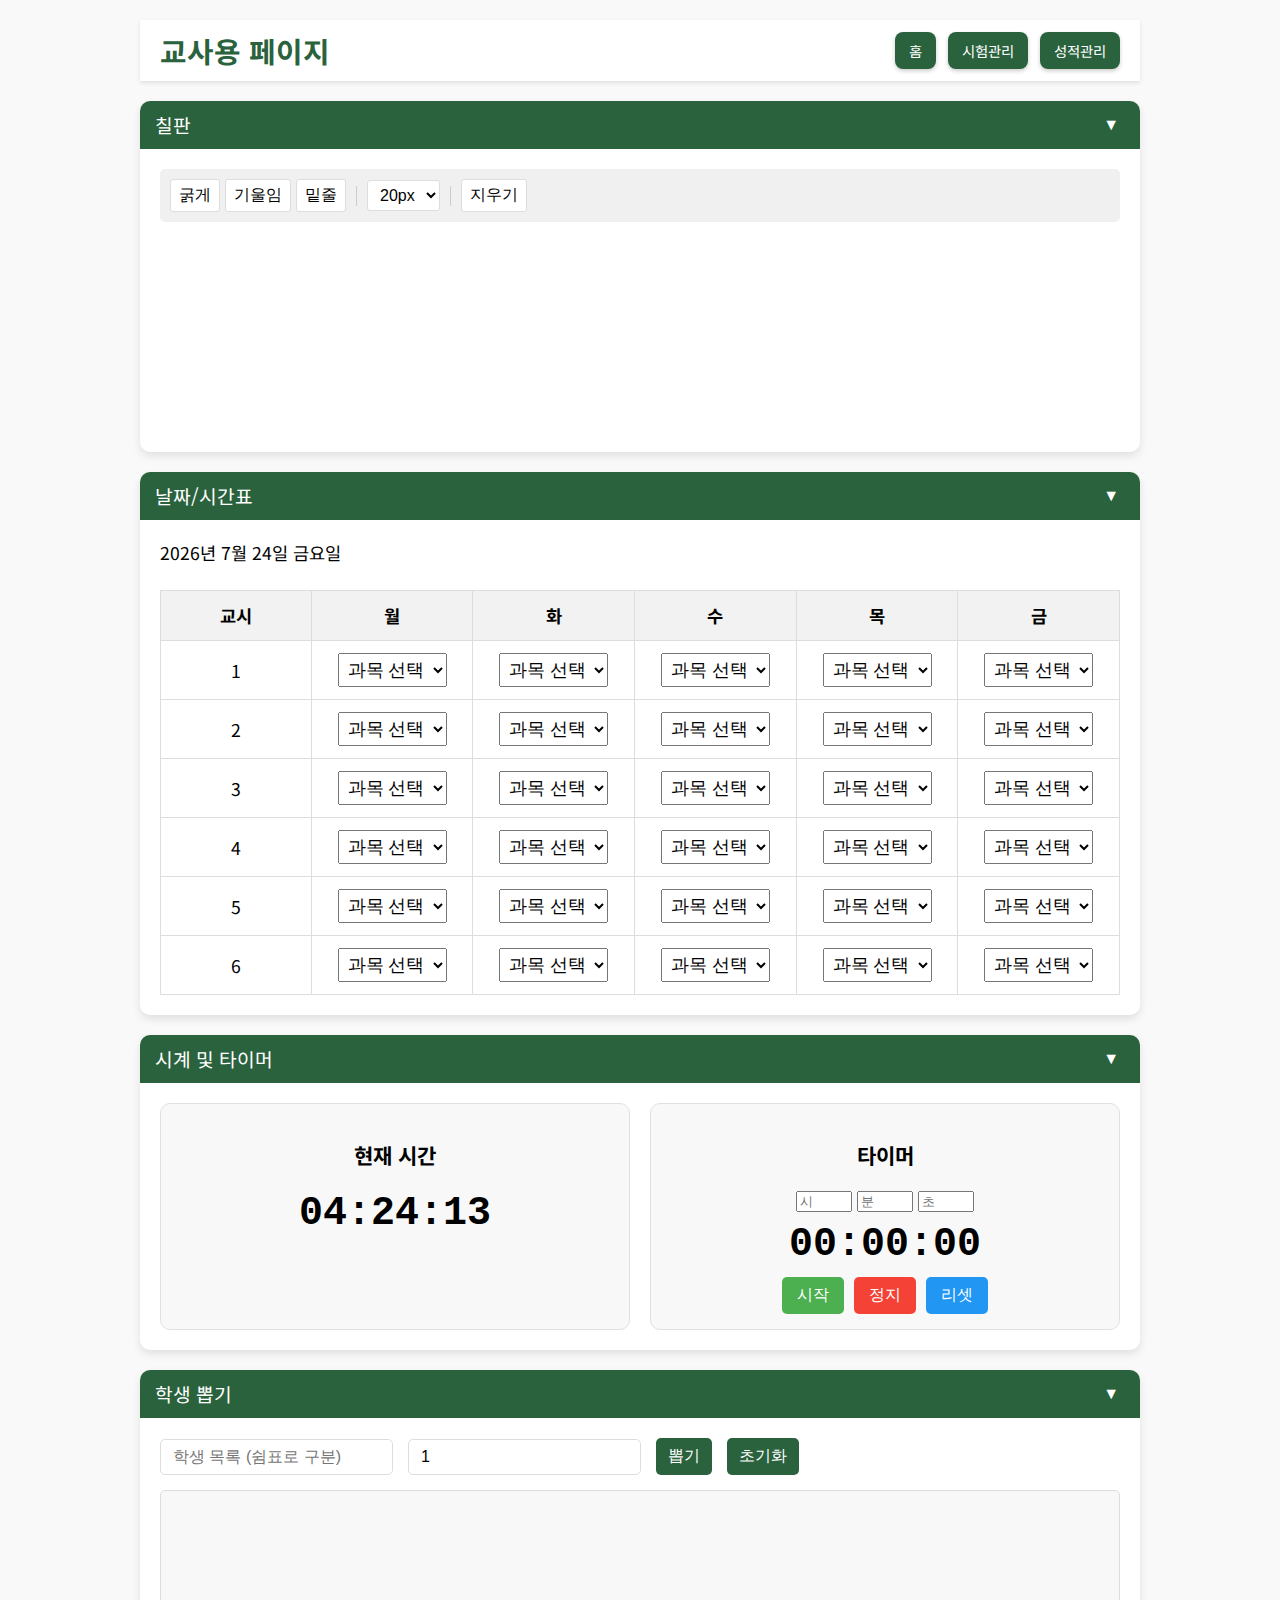
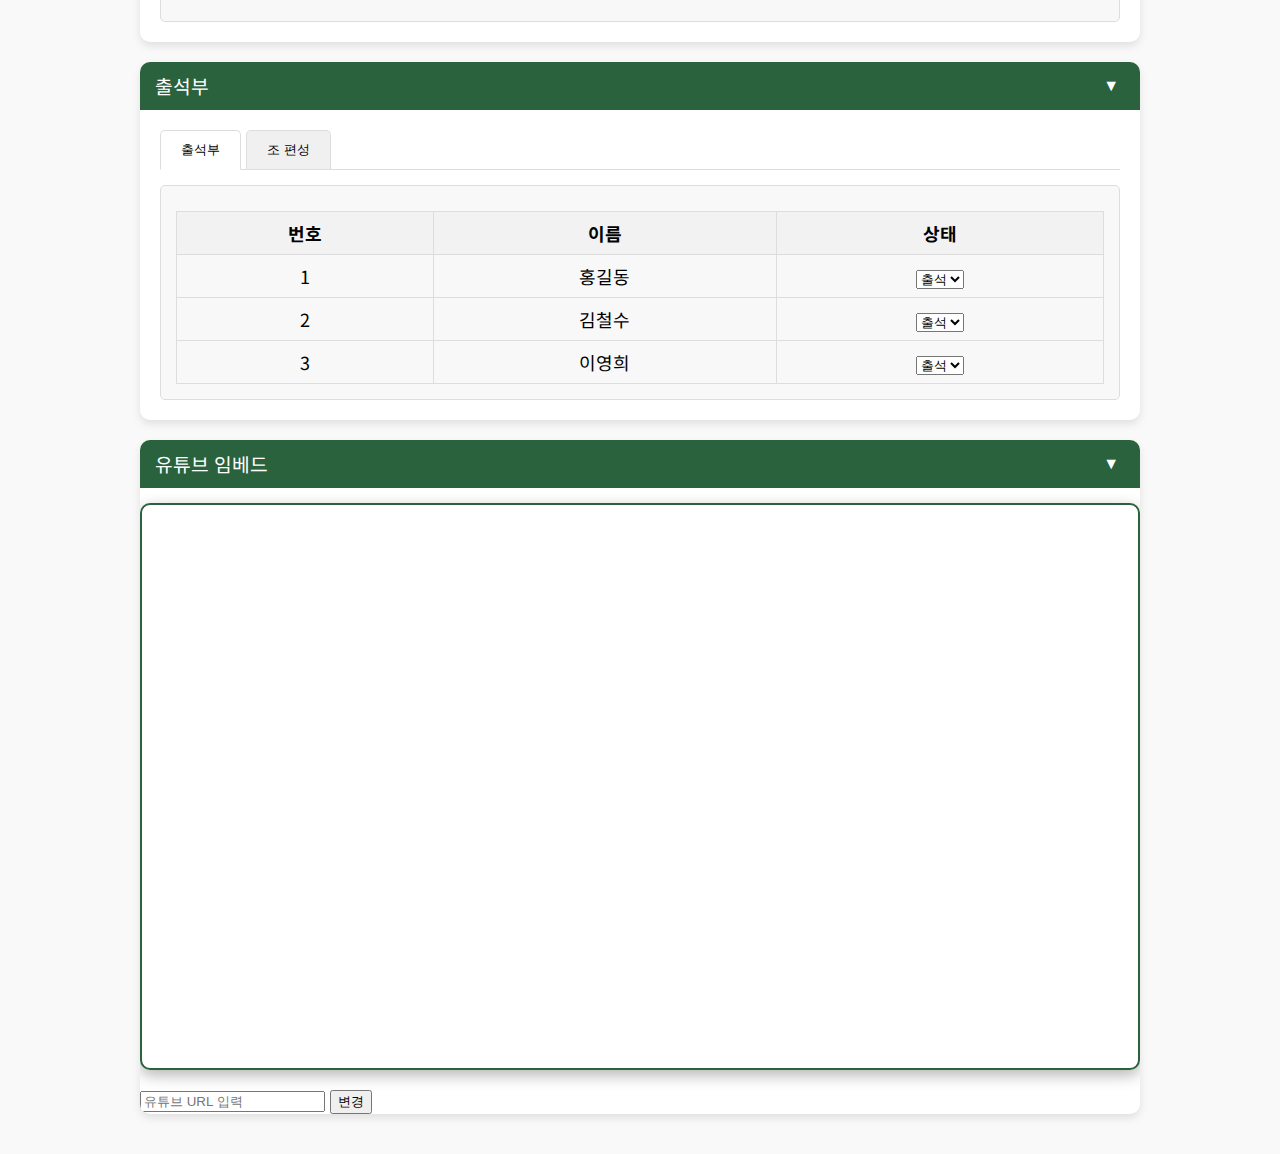
==== pce/index.html @ 0aac4960 "Initial commit" ====
<!DOCTYPE html>
<html lang="ko">
<head>
  <meta charset="UTF-8" />
  <meta name="viewport" content="width=device-width, initial-scale=1.0" />
  <title>교사용 페이지</title>
  <link rel="stylesheet" href="style.css">
  <link href="https://fonts.googleapis.com/css2?family=Noto+Sans+KR:wght@400;500;700&display=swap" rel="stylesheet">
</head>
<body>
  <header>
    <div class="header-nav">
      <h1 class="page-title">교사용 페이지</h1>
      <div class="nav-links">
        <a href="index.html" class="nav-btn">홈</a>
        <a href="https://seah.kr" class="nav-btn">시험관리</a>
        <a href="https://seah.kr" class="nav-btn">성적관리</a>
      </div>
    </div>
  </header>

  <div id="sectionsContainer">
    <!-- 칠판 섹션 -->
    <div class="section">
      <div class="section-header">
        <span>칠판</span>
        <button class="toggle-btn">▼</button>
      </div>
      <div class="section-content">
        <div class="chalkboard-container">
          <div class="text-tools">
            <button onclick="formatText('bold')">굵게</button>
            <button onclick="formatText('italic')">기울임</button>
            <button onclick="formatText('underline')">밑줄</button>
            <div class="divider"></div>
            <select onchange="changeFontSize(this.value)">
              <option value="16">16px</option>
              <option value="20" selected>20px</option>
              <option value="24">24px</option>
              <option value="28">28px</option>
            </select>
            <div class="divider"></div>
            <button onclick="clearChalkboard()">지우기</button>
          </div>
          <div class="editor-container">
            <div id="chalkboardEditor" contenteditable="true"></div>
          </div>
        </div>
      </div>
    </div>

    <!-- 날짜/시간표 섹션 -->
    <div class="section">
      <div class="section-header">
        <span>날짜/시간표</span>
        <button class="toggle-btn">▼</button>
      </div>
      <div class="section-content">
        <div class="date-timetable-section">
          <div class="date-timetable"></div>
          <div class="timetable-container">
            <table class="timetable">
              <thead>
                <tr>
                  <th>교시</th>
                  <th>월</th>
                  <th>화</th>
                  <th>수</th>
                  <th>목</th>
                  <th>금</th>
                </tr>
              </thead>
              <tbody>
                <tr>
                  <td>1</td>
                  <td><select class="subjectSelector" onchange="updateCustomSubject(this)"><option value="">과목 선택</option><option value="custom">직접 입력</option></select></td>
                  <td><select class="subjectSelector" onchange="updateCustomSubject(this)"><option value="">과목 선택</option><option value="custom">직접 입력</option></select></td>
                  <td><select class="subjectSelector" onchange="updateCustomSubject(this)"><option value="">과목 선택</option><option value="custom">직접 입력</option></select></td>
                  <td><select class="subjectSelector" onchange="updateCustomSubject(this)"><option value="">과목 선택</option><option value="custom">직접 입력</option></select></td>
                  <td><select class="subjectSelector" onchange="updateCustomSubject(this)"><option value="">과목 선택</option><option value="custom">직접 입력</option></select></td>
                </tr>
                <tr>
                  <td>2</td>
                  <td><select class="subjectSelector" onchange="updateCustomSubject(this)"><option value="">과목 선택</option><option value="custom">직접 입력</option></select></td>
                  <td><select class="subjectSelector" onchange="updateCustomSubject(this)"><option value="">과목 선택</option><option value="custom">직접 입력</option></select></td>
                  <td><select class="subjectSelector" onchange="updateCustomSubject(this)"><option value="">과목 선택</option><option value="custom">직접 입력</option></select></td>
                  <td><select class="subjectSelector" onchange="updateCustomSubject(this)"><option value="">과목 선택</option><option value="custom">직접 입력</option></select></td>
                  <td><select class="subjectSelector" onchange="updateCustomSubject(this)"><option value="">과목 선택</option><option value="custom">직접 입력</option></select></td>
                </tr>
                <tr>
                  <td>3</td>
                  <td><select class="subjectSelector" onchange="updateCustomSubject(this)"><option value="">과목 선택</option><option value="custom">직접 입력</option></select></td>
                  <td><select class="subjectSelector" onchange="updateCustomSubject(this)"><option value="">과목 선택</option><option value="custom">직접 입력</option></select></td>
                  <td><select class="subjectSelector" onchange="updateCustomSubject(this)"><option value="">과목 선택</option><option value="custom">직접 입력</option></select></td>
                  <td><select class="subjectSelector" onchange="updateCustomSubject(this)"><option value="">과목 선택</option><option value="custom">직접 입력</option></select></td>
                  <td><select class="subjectSelector" onchange="updateCustomSubject(this)"><option value="">과목 선택</option><option value="custom">직접 입력</option></select></td>
                </tr>
                <tr>
                  <td>4</td>
                  <td><select class="subjectSelector" onchange="updateCustomSubject(this)"><option value="">과목 선택</option><option value="custom">직접 입력</option></select></td>
                  <td><select class="subjectSelector" onchange="updateCustomSubject(this)"><option value="">과목 선택</option><option value="custom">직접 입력</option></select></td>
                  <td><select class="subjectSelector" onchange="updateCustomSubject(this)"><option value="">과목 선택</option><option value="custom">직접 입력</option></select></td>
                  <td><select class="subjectSelector" onchange="updateCustomSubject(this)"><option value="">과목 선택</option><option value="custom">직접 입력</option></select></td>
                  <td><select class="subjectSelector" onchange="updateCustomSubject(this)"><option value="">과목 선택</option><option value="custom">직접 입력</option></select></td>
                </tr>
                <tr>
                  <td>5</td>
                  <td><select class="subjectSelector" onchange="updateCustomSubject(this)"><option value="">과목 선택</option><option value="custom">직접 입력</option></select></td>
                  <td><select class="subjectSelector" onchange="updateCustomSubject(this)"><option value="">과목 선택</option><option value="custom">직접 입력</option></select></td>
                  <td><select class="subjectSelector" onchange="updateCustomSubject(this)"><option value="">과목 선택</option><option value="custom">직접 입력</option></select></td>
                  <td><select class="subjectSelector" onchange="updateCustomSubject(this)"><option value="">과목 선택</option><option value="custom">직접 입력</option></select></td>
                  <td><select class="subjectSelector" onchange="updateCustomSubject(this)"><option value="">과목 선택</option><option value="custom">직접 입력</option></select></td>
                </tr>
                <tr>
                  <td>6</td>
                  <td><select class="subjectSelector" onchange="updateCustomSubject(this)"><option value="">과목 선택</option><option value="custom">직접 입력</option></select></td>
                  <td><select class="subjectSelector" onchange="updateCustomSubject(this)"><option value="">과목 선택</option><option value="custom">직접 입력</option></select></td>
                  <td><select class="subjectSelector" onchange="updateCustomSubject(this)"><option value="">과목 선택</option><option value="custom">직접 입력</option></select></td>
                  <td><select class="subjectSelector" onchange="updateCustomSubject(this)"><option value="">과목 선택</option><option value="custom">직접 입력</option></select></td>
                  <td><select class="subjectSelector" onchange="updateCustomSubject(this)"><option value="">과목 선택</option><option value="custom">직접 입력</option></select></td>
                </tr>
              </tbody>
            </table>
          </div>
        </div>
      </div>
    </div>

    <!-- 시계 및 타이머 섹션 -->
    <div class="section">
      <div class="section-header">
        <span>시계 및 타이머</span>
        <button class="toggle-btn">▼</button>
      </div>
      <div class="section-content">
        <div class="time-section">
          <div class="clock">
            <h3>현재 시간</h3>
            <div class="time-display" id="currentTime">00:00:00</div>
          </div>
          <div class="timer">
            <h3>타이머</h3>
            <div class="timer-inputs">
              <input type="number" id="hours" min="0" max="23" placeholder="시">
              <input type="number" id="minutes" min="0" max="59" placeholder="분">
              <input type="number" id="seconds" min="0" max="59" placeholder="초">
            </div>
            <div class="time-display" id="timerDisplay">00:00:00</div>
            <div class="timer-controls">
              <button class="start-btn" onclick="startTimer()">시작</button>
              <button class="stop-btn" onclick="stopTimer()">정지</button>
              <button class="reset-btn" onclick="resetTimer()">리셋</button>
            </div>
          </div>
        </div>
      </div>
    </div>

    <!-- 학생 뽑기 섹션 -->
    <div class="section">
      <div class="section-header">
        <span>학생 뽑기</span>
        <button class="toggle-btn">▼</button>
      </div>
      <div class="section-content">
        <div class="picker-section">
          <div class="picker-controls">
            <input type="text" id="studentList" placeholder="학생 목록 (쉼표로 구분)">
            <input type="number" id="pickCount" min="1" value="1" placeholder="뽑을 인원">
            <button onclick="pickStudents()">뽑기</button>
            <button onclick="clearResult()">초기화</button>
          </div>
          <div class="result-area" id="resultArea"></div>
        </div>
      </div>
    </div>

    <!-- 출석부 섹션 -->
    <div class="section">
      <div class="section-header">
        <span>출석부</span>
        <button class="toggle-btn">▼</button>
      </div>
      <div class="section-content">
        <div class="attendance-container">
          <div class="tab-header">
            <button class="tab-btn active" onclick="switchTab('attendance')">출석부</button>
            <button class="tab-btn" onclick="switchTab('groups')">조 편성</button>
          </div>
          <div id="attendanceTab" class="tab-content active">
            <table>
              <thead>
                <tr>
                  <th>번호</th>
                  <th>이름</th>
                  <th>상태</th>
                </tr>
              </thead>
              <tbody id="attendanceList">
                <!-- 학생 목록이 여기에 동적으로 추가됩니다 -->
              </tbody>
            </table>
          </div>
          <div id="groupsTab" class="tab-content">
            <div class="group-controls">
              <input type="number" id="groupCount" min="1" value="4" placeholder="조 수">
              <button onclick="createGroups()">조 만들기</button>
            </div>
            <div id="groupsList"></div>
          </div>
        </div>
      </div>
    </div>

    <!-- 유튜브 임베드 섹션 -->
    <div class="section">
      <div class="section-header">
        <span>유튜브 임베드</span>
        <button class="toggle-btn">▼</button>
      </div>
      <div class="section-content">
        <div class="youtube-embed">
          <iframe id="youtubePlayer" src="https://www.youtube.com/embed/dQw4w9WgXcQ" frameborder="0" allow="accelerometer; autoplay; clipboard-write; encrypted-media; gyroscope; picture-in-picture" allowfullscreen></iframe>
        </div>
        <div class="youtube-controls">
          <input type="text" id="youtubeUrl" placeholder="유튜브 URL 입력">
          <button onclick="changeVideo()">변경</button>
        </div>
      </div>
    </div>
  </div>

  <script src="script.js"></script>
</body>
</html>
---- pce/style.css ----
/* 색상 변수 정의 */
:root {
  --primary-color: #2a623d;
  --primary-hover: #224e31;
  --background-color: #f9f9f9;
  --border-color: #ddd;
}

/* 전체 폰트 사이즈를 조금 키움 */
body {
  font-family: 'Noto Sans KR', 'Arial', sans-serif;
  font-size: 18px; /* 기본 크기 상향 */
  max-width: 1000px;
  margin: 0 auto;
  padding: 20px;
  background-color: var(--background-color);
}

header {
  text-align: center;
  margin-bottom: 20px;
  position: relative;
}

.header-nav {
  display: flex;
  align-items: center;
  justify-content: space-between;
  background-color: #fff;
  padding: 10px 20px;
  box-shadow: 0 2px 4px rgba(0, 0, 0, 0.1);
  margin-bottom: 10px;
}

.page-title {
  font-size: 1.8rem;
  color: var(--primary-color);
  margin: 0;
}

/* 섹션 공통 스타일 */
.section {
  background-color: white;
  border-radius: 10px;
  box-shadow: 0 4px 8px rgba(0, 0, 0, 0.1);
  margin-bottom: 20px;
  overflow: hidden;
  /* 드래그 가능 속성 */
  cursor: move;
  animation: fadeIn 0.8s ease-in-out;
}

.section-header {
  background-color: #2a623d;
  color: white;
  padding: 10px 15px;
  font-size: 1.2rem;
  display: flex;
  justify-content: space-between;
  align-items: center;
  cursor: pointer; /* header에도 클릭 가능하게 */
}

.toggle-btn {
  background: none;
  border: none;
  color: white;
  font-size: 1rem;
  cursor: pointer;
  margin-left: 10px;
}

/* 접힘/펼침을 제어할 컨테이너 */
.section-content {
  display: block;
  transition: all 0.3s ease;
}

.section-content.hidden {
  display: none;
}

/* 칠판 스타일 */
.chalkboard-container {
  padding: 20px;
}

.chalkboard {
  background-color: #2a623d;
  color: white;
  padding: 20px;
  border-radius: 10px;
  box-shadow: inset 0 0 10px rgba(0, 0, 0, 0.5);
}

.text-tools {
  background-color: #f0f0f0;
  padding: 10px;
  border-radius: 5px;
  margin-bottom: 10px;
  display: flex;
  flex-wrap: wrap;
  gap: 5px;
  align-items: center;
}

.text-tools button,
.text-tools select {
  padding: 5px 8px;
  border: 1px solid #ddd;
  border-radius: 3px;
  background-color: white;
  cursor: pointer;
  font-size: 1rem;
}

.divider {
  width: 1px;
  height: 20px;
  background-color: #ccc;
  margin: 0 5px;
}

.editor-container {
  position: relative;
  min-height: 200px;
}

#chalkboardEditor {
  width: 100%;
  min-height: 200px;
  background-color: transparent;
  outline: none;
  color: white;
  font-size: 20px; /* 칠판 내용은 좀 더 크게 */
  line-height: 1.6;
  overflow-y: auto;
}

/* 날짜/시간표 스타일 */
.date-timetable-section {
  padding: 20px;
}
.date-timetable {
  margin-bottom: 15px;
  font-size: 1.1rem;
}
.timetable-container {
  overflow-x: auto;
}
.timetable {
  width: 100%;
  border-collapse: collapse;
  margin-top: 10px;
}
.timetable th,
.timetable td {
  border: 1px solid #ddd;
  padding: 12px;
  text-align: center;
  min-width: 100px;
  font-size: 1.1rem;
}
.timetable th {
  background-color: #f2f2f2;
}
.subjectSelector {
  font-size: 1.1rem;
  padding: 5px;
}

.customSubject {
  margin-top: 5px;
  width: 90%;
  box-sizing: border-box;
  font-size: 1rem;
  padding: 5px;
}

/* 시계 및 타이머 스타일 */
.time-section {
  display: flex;
  gap: 20px;
  padding: 20px;
}
.clock,
.timer {
  flex: 1;
  padding: 15px;
  background-color: #f8f8f8;
  border-radius: 10px;
  text-align: center;
  border: 1px solid #e0e0e0;
}
.time-display {
  font-size: 2.5rem;
  margin: 10px 0;
  font-family: 'Courier New', monospace;
  font-weight: bold;
}
.timer-inputs {
  display: flex;
  justify-content: center;
  gap: 5px;
  margin-bottom: 10px;
}
.timer-controls {
  display: flex;
  justify-content: center;
  gap: 10px;
  margin-top: 10px;
}
.timer-controls button {
  padding: 8px 15px;
  cursor: pointer;
  border-radius: 5px;
  border: none;
  color: white;
  font-size: 1rem;
}
.start-btn {
  background-color: #4CAF50;
}
.stop-btn {
  background-color: #f44336;
}
.reset-btn {
  background-color: #2196F3;
}

/* 학생 뽑기 앱 스타일 */
.picker-section {
  padding: 20px;
}
.picker-controls {
  display: flex;
  gap: 15px;
  margin-bottom: 15px;
  align-items: center;
  flex-wrap: wrap;
}
.picker-controls input,
.picker-controls button {
  padding: 8px 12px;
  border-radius: 5px;
  border: 1px solid #ddd;
  font-size: 1rem;
}
.picker-controls button {
  background-color: #2a623d;
  color: white;
  border: none;
  cursor: pointer;
  transition: background-color 0.3s;
}
.picker-controls button:hover {
  background-color: #224e31;
}
.result-area {
  min-height: 100px;
  margin-top: 15px;
  padding: 15px;
  background-color: #f8f8f8;
  border-radius: 5px;
  border: 1px solid #ddd;
  font-size: 1rem;
}

/* 출석부 & 조 편성 (추후 확장 가능) */
.attendance-container {
  padding: 20px;
}
.tab-header {
  display: flex;
  margin-bottom: 15px;
  border-bottom: 1px solid #ddd;
}
.tab-btn {
  padding: 10px 20px;
  background-color: #f0f0f0;
  border: 1px solid #ddd;
  border-bottom: none;
  cursor: pointer;
  margin-right: 5px;
  border-radius: 5px 5px 0 0;
}
.tab-btn.active {
  background-color: white;
  border-bottom: 1px solid white;
  margin-bottom: -1px;
}
.tab-content {
  display: none;
  padding: 15px;
  background-color: #f8f8f8;
  border-radius: 5px;
  border: 1px solid #ddd;
}
.tab-content.active {
  display: block;
}
table {
  width: 100%;
  border-collapse: collapse;
  margin-top: 10px;
}
th,
td {
  border: 1px solid #ddd;
  padding: 8px;
  text-align: center;
}
th {
  background-color: #f2f2f2;
}
.student-row:nth-child(even) {
  background-color: #f9f9f9;
}
.present {
  background-color: #dff0d8;
}
.absent {
  background-color: #f2dede;
}
.late {
  background-color: #fcf8e3;
}

/* 유튜브 임베드 스타일 (고급스러운 디자인) */
.youtube-embed {
  position: relative;
  padding-bottom: 56.25%; /* 16:9 비율 유지 */
  height: 0;
  overflow: hidden;
  max-width: 100%;
  margin: 15px auto;
  border-radius: 10px;
  box-shadow: 0 5px 15px rgba(0,0,0,0.3);
  border: 2px solid #2a623d;
}

.youtube-embed iframe {
  position: absolute;
  top: 0;
  left: 0;
  width: 100%;
  height: 100%;
  border-radius: 8px;
}

/* 🔄 반응형 디자인 - 모바일 최적화 */
@media (max-width: 768px) {
  body {
    padding: 10px;
  }
  .time-section, .picker-controls, .text-tools {
    flex-direction: column;
    align-items: stretch;
  }
  .text-tools button, .picker-controls input, .picker-controls button {
    width: 100%;
    margin-bottom: 5px;
  }
}

/* 🔄 섹션 페이드인 애니메이션 */
@keyframes fadeIn {
  from {opacity: 0;}
  to {opacity: 1;}
}

.nav-links {
  display: flex;
  gap: 12px;
}

.nav-btn {
  text-decoration: none;
  background-color: #2a623d;
  color: white;
  padding: 8px 14px;
  border-radius: 8px;
  font-size: 0.9rem;
  transition: background-color 0.3s;
  box-shadow: 0 2px 4px rgba(0,0,0,0.2);
}

.nav-btn:hover {
  background-color: #224e31;
}
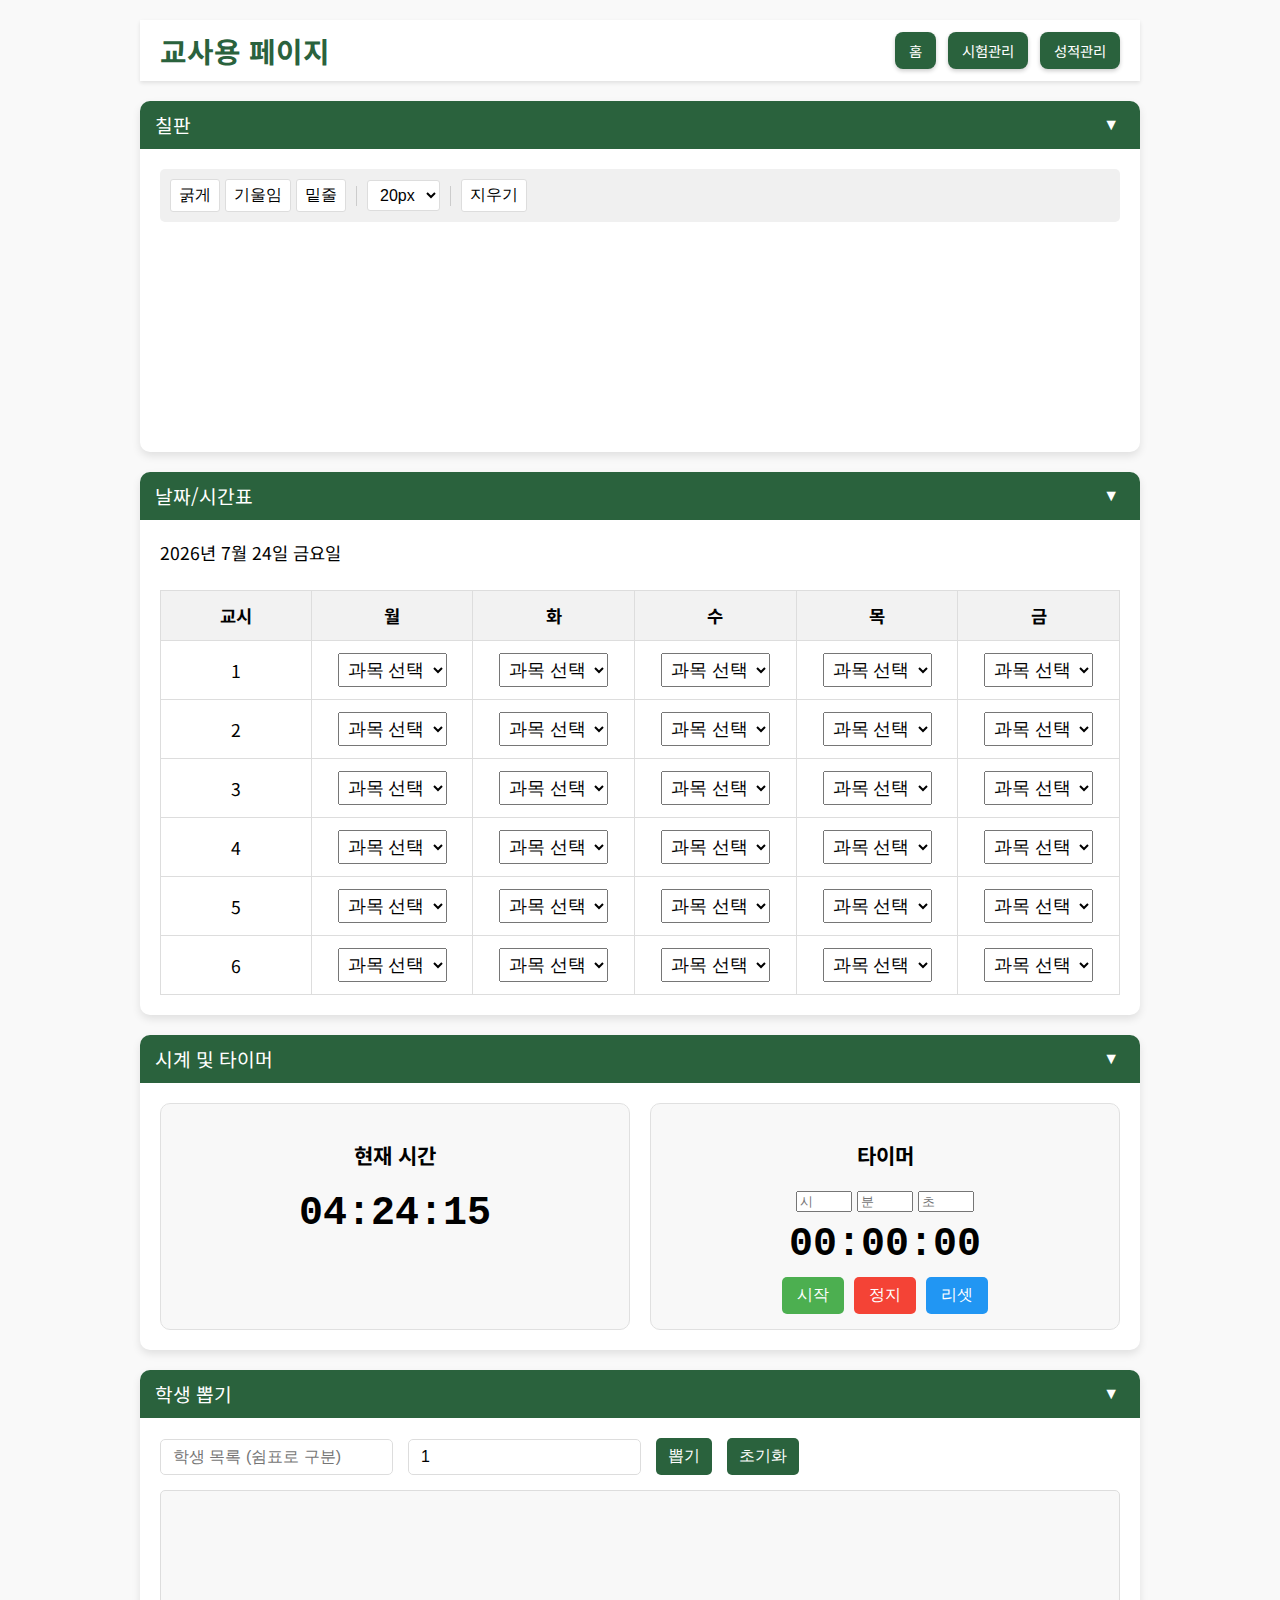
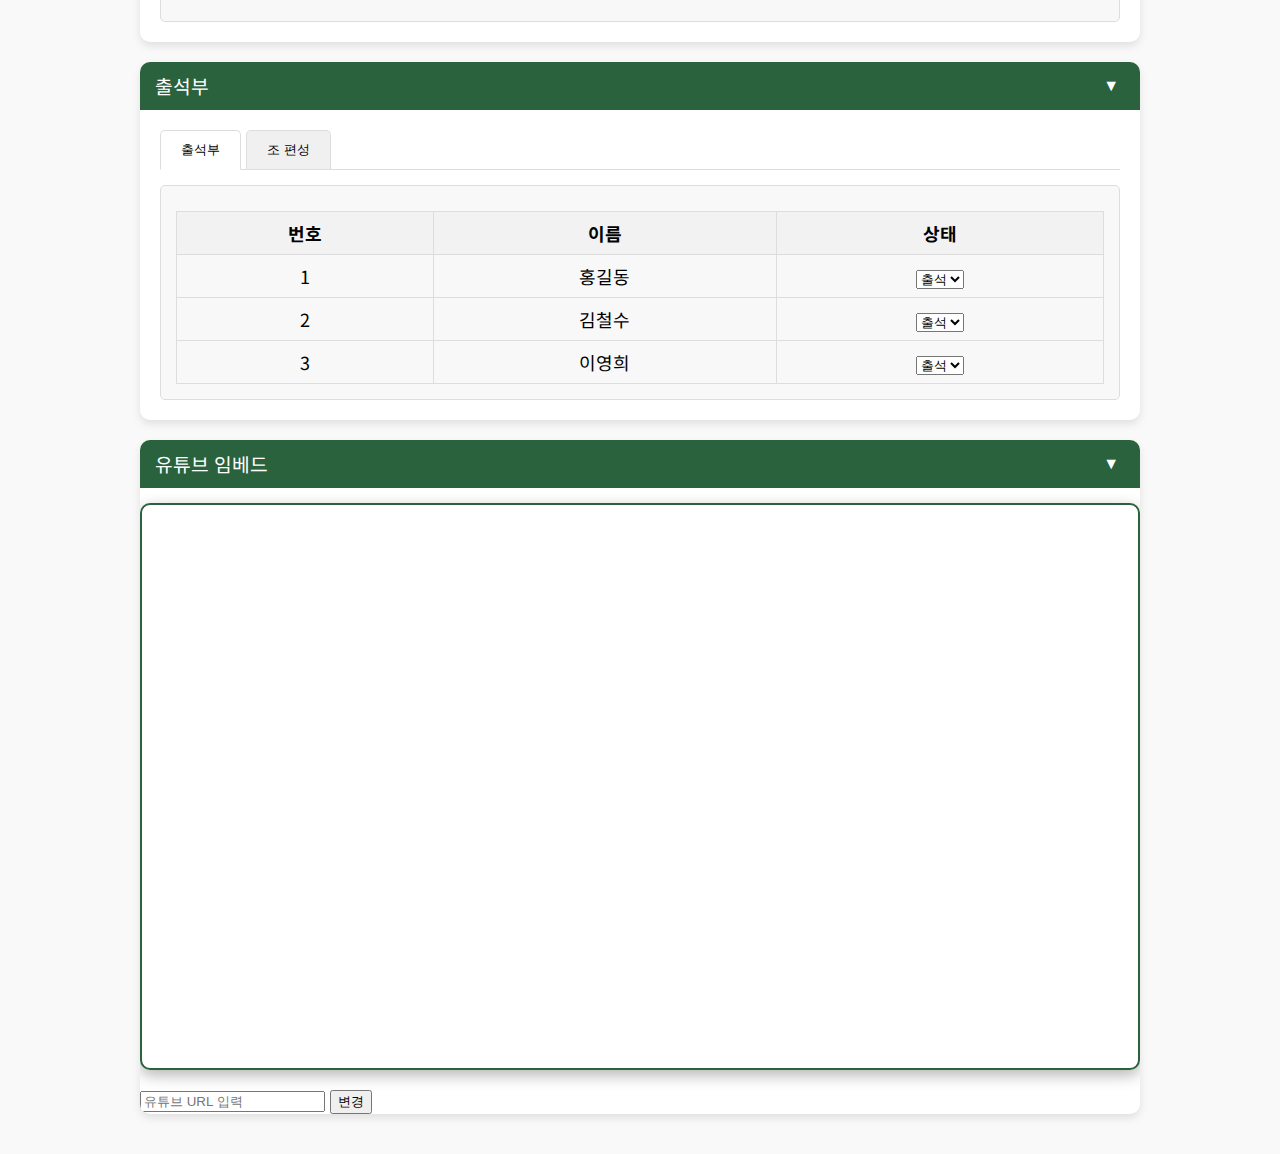
==== commit 3b03178f: "Update index.html" ====
--- a/pce/index.html
+++ b/pce/index.html
@@ -3,7 +3,7 @@
 <head>
   <meta charset="UTF-8" />
   <meta name="viewport" content="width=device-width, initial-scale=1.0" />
-  <title>교사용 페이지</title>
+  <title>세아초 디지털 수업도구</title>
   <link rel="stylesheet" href="style.css">
   <link href="https://fonts.googleapis.com/css2?family=Noto+Sans+KR:wght@400;500;700&display=swap" rel="stylesheet">
 </head>
